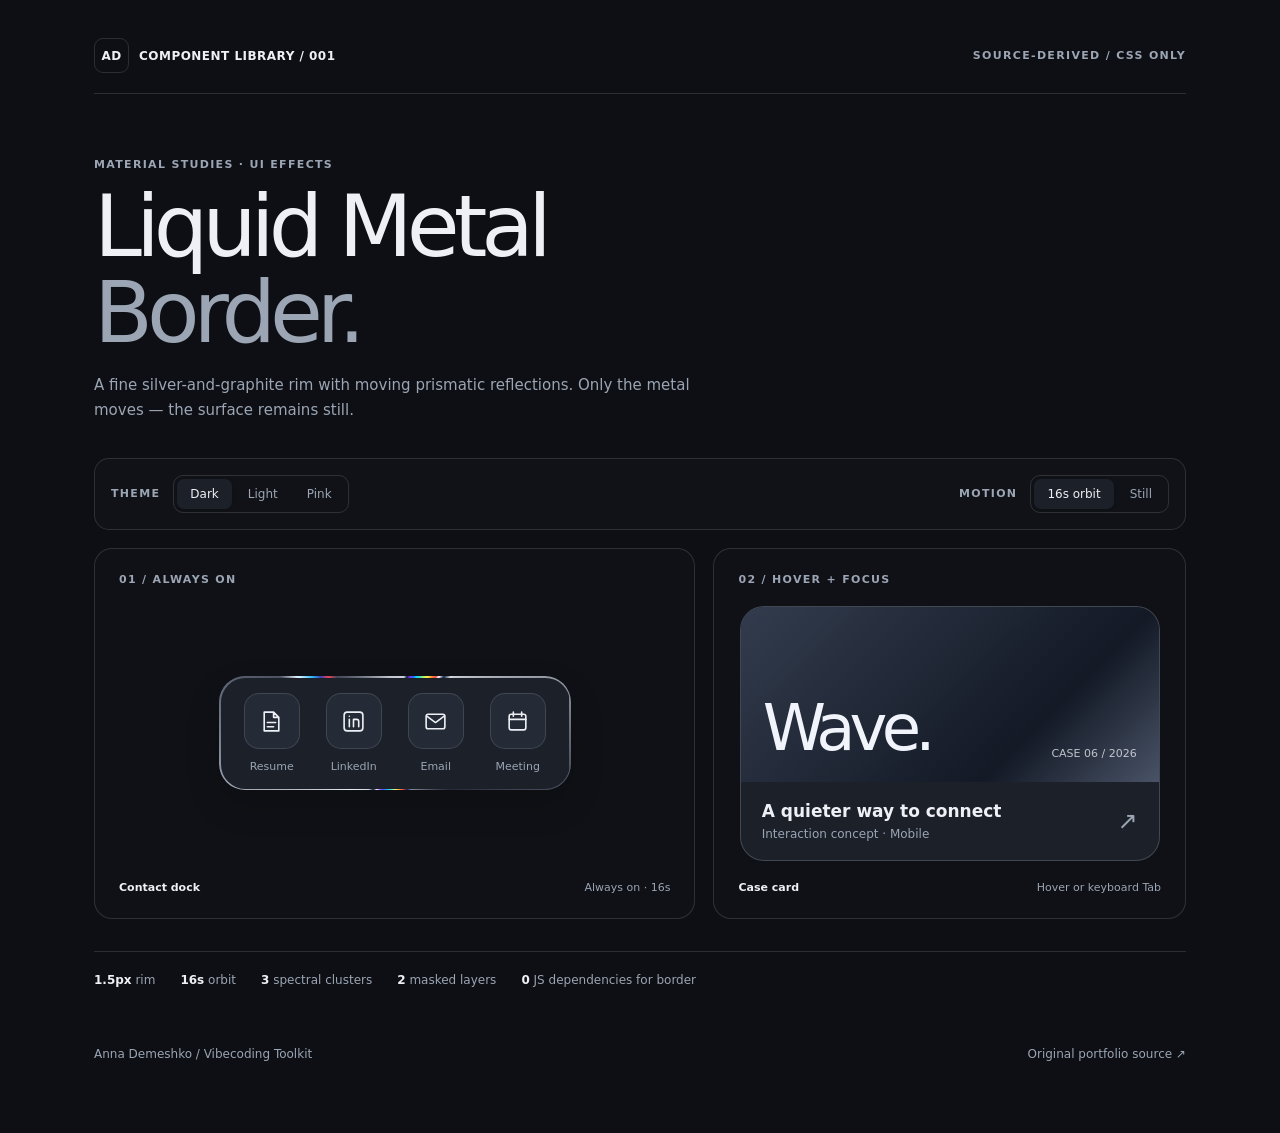
==== skills/liquid-metal-border/demo/index.html @ 8f44acac "docs: add interactive Liquid Metal Border demo with dark light pink and motion controls" ====
<!doctype html>
<html lang="en">
<head>
<meta charset="utf-8">
<meta name="viewport" content="width=device-width,initial-scale=1">
<title>Liquid Metal Border — live UI demo</title>
<link rel="stylesheet" href="../src/liquid-metal-border.css">
<style>
:root{font-family:Inter,ui-sans-serif,system-ui,-apple-system,sans-serif;font-synthesis:none}
*{box-sizing:border-box}body{--bg:#0d0f14;--fg:#eef0f5;--muted:#9ba5b3;--card:#1b2029;--tile:#242b36;--line:rgba(255,255,255,.13);margin:0;min-height:100vh;background:var(--bg);color:var(--fg);transition:background .2s,color .2s}
body[data-theme=light]{--bg:#eceff3;--fg:#141a24;--muted:#657184;--card:#fafbfc;--tile:#edf0f4;--line:rgba(0,0,0,.14)}
body[data-theme=pink]{--bg:#e94a98;--fg:#1a1521;--muted:#6c3355;--card:#ffbce0;--tile:#f5a8d0;--line:rgba(0,0,0,.19)}
a{color:inherit;text-decoration:none}button{font:inherit;color:inherit;cursor:pointer}
main{max-width:1180px;margin:0 auto;padding:38px 44px 72px}
header{display:flex;align-items:center;justify-content:space-between;border-bottom:1px solid var(--line);padding-bottom:20px}
.logo{font-size:12px;font-weight:600;letter-spacing:.04em}.logo span{display:inline-grid;place-items:center;width:35px;height:35px;border-radius:9px;border:1px solid var(--line);margin-right:10px}
.small{font-size:11px;letter-spacing:.12em;color:var(--muted);text-transform:uppercase;font-weight:600}
.hero{padding:64px 0 35px}h1{font-size:clamp(48px,7vw,86px);font-weight:480;letter-spacing:-.07em;line-height:1;margin:12px 0 18px}h1 em{font-style:normal;color:var(--muted)}
.lead{color:var(--muted);line-height:1.65;font-size:15px;max-width:650px;margin:0}
.controls{display:flex;justify-content:space-between;align-items:center;gap:15px;flex-wrap:wrap;border:1px solid var(--line);border-radius:15px;padding:16px;background:rgba(127,127,127,.035)}
.control{display:flex;align-items:center;gap:13px}.switch{display:flex;gap:3px;border-radius:10px;border:1px solid var(--line);padding:3px}
.switch button{background:transparent;border:0;color:var(--muted);font-size:12px;border-radius:7px;padding:8px 13px}
.switch button[aria-pressed=true]{background:var(--card);color:var(--fg);box-shadow:0 1px 3px rgba(0,0,0,.14)}
button:focus-visible,a:focus-visible{outline:2px solid currentColor;outline-offset:3px}
.grid{display:grid;grid-template-columns:1.12fr .88fr;gap:18px;margin-top:18px}
.panel{border-radius:18px;border:1px solid var(--line);padding:24px;min-height:369px;display:flex;flex-direction:column;justify-content:space-between;background:rgba(127,127,127,.026)}
.center{display:grid;place-items:center;flex:1;padding:20px 0}
.dock{display:flex;align-items:center;gap:10px;padding:16px;background:var(--card);box-shadow:0 15px 35px rgba(0,0,0,.15);max-width:100%}
.dock-item{display:grid;justify-items:center;gap:11px;width:72px;color:var(--muted);font-size:11px}
.dock-icon{height:56px;width:56px;border:1px solid var(--line);border-radius:15px;display:grid;place-items:center;color:var(--fg);background:var(--tile)}
.dock-icon svg{width:25px;height:25px;stroke:currentColor;fill:none;stroke-width:1.55;stroke-linejoin:round;stroke-linecap:round}
.case{display:block;min-height:250px;width:100%;max-width:420px;overflow:hidden;background:var(--card)}
.art{height:175px;padding:22px;background:linear-gradient(135deg,#333c4e,#131925 70%,#495367);display:flex;align-items:flex-end;justify-content:space-between;color:#f1f4fa}
.art strong{font-size:64px;font-weight:480;letter-spacing:-.09em;line-height:1}.art small{font-size:11px;opacity:.75}
.case-foot{display:flex;align-items:center;justify-content:space-between;padding:19px 21px}
.case-foot strong{font-size:17px;font-weight:600}.case-foot p{color:var(--muted);font-size:12px;margin:6px 0 0}
.case-foot .arrow{font-size:24px;color:var(--muted)}
.caption{display:flex;justify-content:space-between;gap:10px;font-size:11px;color:var(--muted)}
.caption strong{font-weight:550;color:var(--fg)}
.specs{display:flex;gap:25px;flex-wrap:wrap;border-top:1px solid var(--line);padding-top:21px;margin-top:32px;color:var(--muted);font-size:12px}.specs b{color:var(--fg);font-weight:600}
footer{display:flex;justify-content:space-between;margin-top:60px;color:var(--muted);font-size:12px}
body[data-frozen=true] .liquid-metal-border{animation:none!important}
@media(max-width:820px){main{padding:28px 22px}.grid{grid-template-columns:1fr}.panel{min-height:295px}.hero{padding-top:46px}}
@media(max-width:460px){main{padding:22px 15px}.hero{padding-top:39px}.controls{align-items:stretch}.control{width:100%;justify-content:space-between}.dock{gap:3px;padding:13px 8px}.dock-item{width:65px}.dock-icon{width:50px;height:50px}.panel{padding:17px}.specs{gap:13px}footer{gap:12px;flex-wrap:wrap}}
@media(prefers-reduced-motion:reduce){body{transition:none}}
</style>
</head>
<body data-theme="dark" data-frozen="false">
<main>
<header><div class="logo"><span>AD</span>COMPONENT LIBRARY / 001</div><div class="small">Source-derived / CSS only</div></header>
<section class="hero"><div class="small">Material studies · UI effects</div><h1>Liquid Metal<br><em>Border.</em></h1><p class="lead">A fine silver-and-graphite rim with moving prismatic reflections. Only the metal moves — the surface remains still.</p></section>
<section class="controls" aria-label="Preview controls">
<div class="control"><span class="small">Theme</span><div class="switch" role="group" aria-label="Theme">
<button data-theme="dark" aria-pressed="true">Dark</button><button data-theme="light" aria-pressed="false">Light</button><button data-theme="pink" aria-pressed="false">Pink</button>
</div></div>
<div class="control"><span class="small">Motion</span><div class="switch" role="group" aria-label="Animation"><button data-motion="play" aria-pressed="true">16s orbit</button><button data-motion="still" aria-pressed="false">Still</button></div></div>
</section>
<div class="grid">
<section class="panel"><div class="small">01 / Always on</div><div class="center">
<div class="liquid-metal-border dock" style="--lmb-radius:26px" aria-label="Contact dock example">
<div class="dock-item"><span class="dock-icon"><svg viewBox="0 0 24 24"><path d="M5 3h9l5 5v13H5z M14 3v5h5 M8 13h8 M8 17h6"/></svg></span>Resume</div>
<div class="dock-item"><span class="dock-icon"><svg viewBox="0 0 24 24"><rect x="3" y="3" width="18" height="18" rx="3"/><path d="M8 10v7M8 7h.01M12 17v-7h3a2 2 0 0 1 2 2v5"/></svg></span>LinkedIn</div>
<div class="dock-item"><span class="dock-icon"><svg viewBox="0 0 24 24"><rect x="3" y="5" width="18" height="14" rx="2"/><path d="m4 7 8 6 8-6"/></svg></span>Email</div>
<div class="dock-item"><span class="dock-icon"><svg viewBox="0 0 24 24"><rect x="4" y="5" width="16" height="15" rx="2"/><path d="M8 3v4M16 3v4M4 10h16"/></svg></span>Meeting</div>
</div></div><div class="caption"><strong>Contact dock</strong><span>Always on · 16s</span></div></section>
<section class="panel"><div class="small">02 / Hover + focus</div><div class="center">
<a href="https://annademeshko.com/" class="liquid-metal-border liquid-metal-border--hover case" style="--lmb-radius:24px" aria-label="Case card demo — opens portfolio">
<div class="art"><strong>Wave.</strong><small>CASE 06 / 2026</small></div>
<div class="case-foot"><div><strong>A quieter way to connect</strong><p>Interaction concept · Mobile</p></div><span class="arrow">↗</span></div>
</a></div><div class="caption"><strong>Case card</strong><span>Hover or keyboard Tab</span></div></section>
</div>
<div class="specs"><span><b>1.5px</b> rim</span><span><b>16s</b> orbit</span><span><b>3</b> spectral clusters</span><span><b>2</b> masked layers</span><span><b>0</b> JS dependencies for border</span></div>
<footer><span>Anna Demeshko / Vibecoding Toolkit</span><a href="https://github.com/annademeshko/annademeshko.github.io">Original portfolio source ↗</a></footer>
</main>
<script>
for(const b of document.querySelectorAll('[data-theme]'))b.addEventListener('click',()=>{
  document.body.dataset.theme=b.dataset.theme;
  for(const other of document.querySelectorAll('button[data-theme]'))other.setAttribute('aria-pressed',String(other===b));
});
for(const b of document.querySelectorAll('[data-motion]'))b.addEventListener('click',()=>{
  document.body.dataset.frozen=String(b.dataset.motion==='still');
  for(const other of document.querySelectorAll('[data-motion]'))other.setAttribute('aria-pressed',String(other===b));
});
</script>
</body>
</html>
---- skills/liquid-metal-border/src/liquid-metal-border.css ----
/* Liquid Metal Border — source-derived from annademeshko.github.io.
   The original border is in en-theme-parity.css / en-bilingual-parity.css.
   Material colors and 16s orbit match the portfolio. Scoped for reuse. */
@property --lmb-angle {
  syntax: "<angle>";
  initial-value: 0deg;
  inherits: true;
}
@keyframes lmb-orbit { to { --lmb-angle: 360deg; } }
.liquid-metal-border {
  --lmb-thickness: 1.5px;
  --lmb-radius: 26px;
  --lmb-duration: 16s;
  --lmb-angle: 0deg;
  --lmb-spectrum:
    transparent 0deg 9deg,
            rgba(14, 25, 65, 0) 9deg,
            #121d4c 12deg,
            #7838fa 15deg,
            #2864ff 18deg,
            #08d9ff 21deg,
            #44e0b5 24deg,
            #b7ed63 27deg,
            #fff24e 30deg,
            #ff9827 33deg,
            #ff424e 36deg,
            #ffffff 38deg,
            #152448 41deg,
            rgba(14, 25, 65, 0) 45deg,
            transparent 45deg 164deg,
            rgba(14, 25, 65, 0) 164deg,
            #152552 168deg,
            #f0444d 172deg,
            #ffb22e 176deg,
            #fdf37e 180deg,
            #50e5cf 184deg,
            #10bdff 188deg,
            #4655ff 192deg,
            #b761f9 195deg,
            #f4f8ff 198deg,
            #142452 201deg,
            rgba(14, 25, 65, 0) 205deg,
            transparent 205deg 296deg,
            rgba(14, 25, 65, 0) 296deg,
            #e9f7ff 300deg,
            #2cb8ff 304deg,
            #3343b8 307deg,
            #f04454 310deg,
            rgba(14, 25, 65, 0) 314deg,
            transparent 314deg 360deg;
  position: relative;
  isolation: isolate;
  border-radius: var(--lmb-radius);
  border: 1px solid rgba(142,151,161,.34);
}
@media (prefers-reduced-motion: no-preference) {
  .liquid-metal-border:not(.liquid-metal-border--hover):not(.liquid-metal-border--still),
  .liquid-metal-border--hover:is(:hover, :focus-visible, :focus-within) {
    animation: lmb-orbit var(--lmb-duration) linear infinite;
  }
}
@supports (mask-composite: exclude) or (-webkit-mask-composite: xor) {
  .liquid-metal-border::before,
  .liquid-metal-border::after {
    content: "";
    position: absolute;
    z-index: 2;
    inset: -1px;
    padding: var(--lmb-thickness);
    box-sizing: border-box;
    border-radius: inherit;
    pointer-events: none;
    -webkit-mask: linear-gradient(#fff 0 0) content-box, linear-gradient(#fff 0 0);
    mask: linear-gradient(#fff 0 0) content-box, linear-gradient(#fff 0 0);
    -webkit-mask-composite: xor;
    mask-composite: exclude;
  }
  .liquid-metal-border::before {
    background: conic-gradient(from 45deg, #d8dae1 0deg,
            #525866 55deg,
            #222739 90deg,
            #9fa5b1 125deg,
            #f5f7fc 173deg,
            #848b9b 220deg,
            #373c4c 265deg,
            #ccd0da 310deg,
            #eef1f5 360deg);
    opacity: .94;
  }
  .liquid-metal-border::after {
    background: conic-gradient(from var(--lmb-angle), var(--lmb-spectrum));
    opacity: 1;
    filter: drop-shadow(0 0 1.4px rgba(59,124,222,.20));
  }
  .liquid-metal-border--hover::before,
  .liquid-metal-border--hover::after {
    opacity: 0;
    transition: opacity 180ms ease;
  }
  .liquid-metal-border--hover:is(:hover,:focus-visible,:focus-within)::before { opacity: .94; }
  .liquid-metal-border--hover:is(:hover,:focus-visible,:focus-within)::after { opacity: 1; }
}
@media (prefers-reduced-motion: reduce) {
  .liquid-metal-border { animation: none !important; }
  .liquid-metal-border::before,
  .liquid-metal-border::after { transition: none !important; }
}
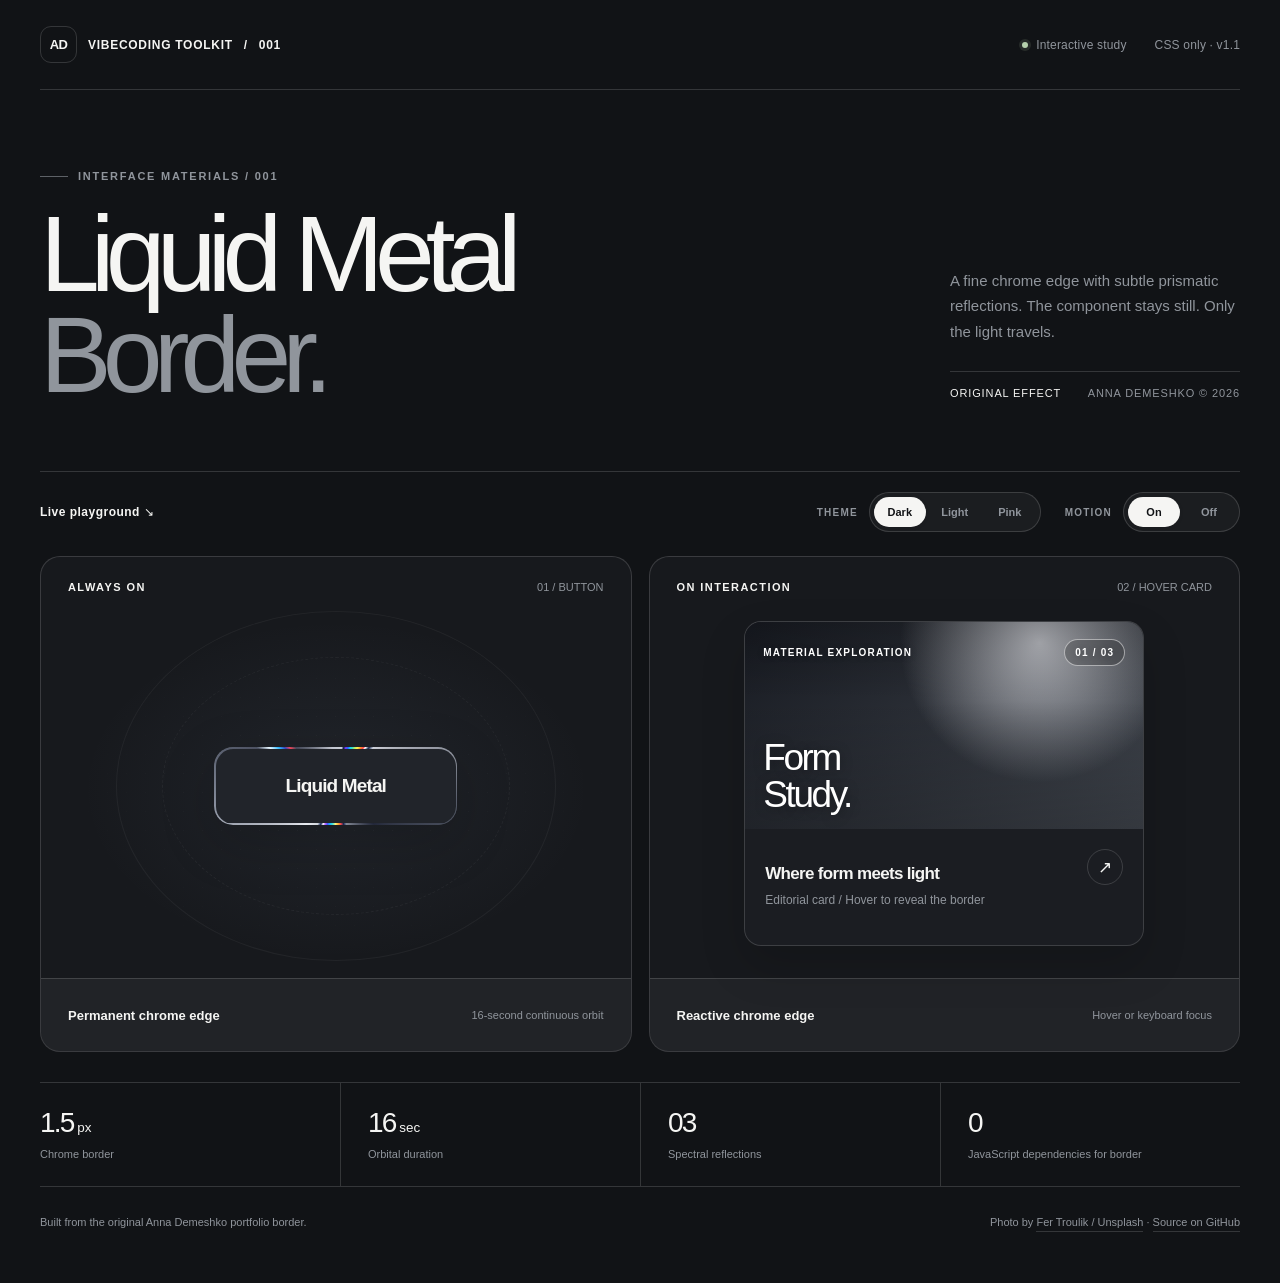
==== commit 422c0084: "style(liquid-metal-border): redesign demo with Unsplash architecture and three themes" ====
--- a/skills/liquid-metal-border/demo/index.html
+++ b/skills/liquid-metal-border/demo/index.html
@@ -2,85 +2,152 @@
 <html lang="en">
 <head>
 <meta charset="utf-8">
-<meta name="viewport" content="width=device-width,initial-scale=1">
-<title>Liquid Metal Border — live UI demo</title>
+<meta name="viewport" content="width=device-width, initial-scale=1">
+<meta name="color-scheme" content="dark light">
+<meta name="theme-color" content="#111316">
+<title>Liquid Metal Border — Interaction Study</title>
+<meta name="description" content="An interactive study of Anna Demeshko’s silver-and-graphite Liquid Metal Border, shown on a button and an editorial card in three themes.">
 <link rel="stylesheet" href="../src/liquid-metal-border.css">
 <style>
-:root{font-family:Inter,ui-sans-serif,system-ui,-apple-system,sans-serif;font-synthesis:none}
-*{box-sizing:border-box}body{--bg:#0d0f14;--fg:#eef0f5;--muted:#9ba5b3;--card:#1b2029;--tile:#242b36;--line:rgba(255,255,255,.13);margin:0;min-height:100vh;background:var(--bg);color:var(--fg);transition:background .2s,color .2s}
-body[data-theme=light]{--bg:#eceff3;--fg:#141a24;--muted:#657184;--card:#fafbfc;--tile:#edf0f4;--line:rgba(0,0,0,.14)}
-body[data-theme=pink]{--bg:#e94a98;--fg:#1a1521;--muted:#6c3355;--card:#ffbce0;--tile:#f5a8d0;--line:rgba(0,0,0,.19)}
-a{color:inherit;text-decoration:none}button{font:inherit;color:inherit;cursor:pointer}
-main{max-width:1180px;margin:0 auto;padding:38px 44px 72px}
-header{display:flex;align-items:center;justify-content:space-between;border-bottom:1px solid var(--line);padding-bottom:20px}
-.logo{font-size:12px;font-weight:600;letter-spacing:.04em}.logo span{display:inline-grid;place-items:center;width:35px;height:35px;border-radius:9px;border:1px solid var(--line);margin-right:10px}
-.small{font-size:11px;letter-spacing:.12em;color:var(--muted);text-transform:uppercase;font-weight:600}
-.hero{padding:64px 0 35px}h1{font-size:clamp(48px,7vw,86px);font-weight:480;letter-spacing:-.07em;line-height:1;margin:12px 0 18px}h1 em{font-style:normal;color:var(--muted)}
-.lead{color:var(--muted);line-height:1.65;font-size:15px;max-width:650px;margin:0}
-.controls{display:flex;justify-content:space-between;align-items:center;gap:15px;flex-wrap:wrap;border:1px solid var(--line);border-radius:15px;padding:16px;background:rgba(127,127,127,.035)}
-.control{display:flex;align-items:center;gap:13px}.switch{display:flex;gap:3px;border-radius:10px;border:1px solid var(--line);padding:3px}
-.switch button{background:transparent;border:0;color:var(--muted);font-size:12px;border-radius:7px;padding:8px 13px}
-.switch button[aria-pressed=true]{background:var(--card);color:var(--fg);box-shadow:0 1px 3px rgba(0,0,0,.14)}
-button:focus-visible,a:focus-visible{outline:2px solid currentColor;outline-offset:3px}
-.grid{display:grid;grid-template-columns:1.12fr .88fr;gap:18px;margin-top:18px}
-.panel{border-radius:18px;border:1px solid var(--line);padding:24px;min-height:369px;display:flex;flex-direction:column;justify-content:space-between;background:rgba(127,127,127,.026)}
-.center{display:grid;place-items:center;flex:1;padding:20px 0}
-.dock{display:flex;align-items:center;gap:10px;padding:16px;background:var(--card);box-shadow:0 15px 35px rgba(0,0,0,.15);max-width:100%}
-.dock-item{display:grid;justify-items:center;gap:11px;width:72px;color:var(--muted);font-size:11px}
-.dock-icon{height:56px;width:56px;border:1px solid var(--line);border-radius:15px;display:grid;place-items:center;color:var(--fg);background:var(--tile)}
-.dock-icon svg{width:25px;height:25px;stroke:currentColor;fill:none;stroke-width:1.55;stroke-linejoin:round;stroke-linecap:round}
-.case{display:block;min-height:250px;width:100%;max-width:420px;overflow:hidden;background:var(--card)}
-.art{height:175px;padding:22px;background:linear-gradient(135deg,#333c4e,#131925 70%,#495367);display:flex;align-items:flex-end;justify-content:space-between;color:#f1f4fa}
-.art strong{font-size:64px;font-weight:480;letter-spacing:-.09em;line-height:1}.art small{font-size:11px;opacity:.75}
-.case-foot{display:flex;align-items:center;justify-content:space-between;padding:19px 21px}
-.case-foot strong{font-size:17px;font-weight:600}.case-foot p{color:var(--muted);font-size:12px;margin:6px 0 0}
-.case-foot .arrow{font-size:24px;color:var(--muted)}
-.caption{display:flex;justify-content:space-between;gap:10px;font-size:11px;color:var(--muted)}
-.caption strong{font-weight:550;color:var(--fg)}
-.specs{display:flex;gap:25px;flex-wrap:wrap;border-top:1px solid var(--line);padding-top:21px;margin-top:32px;color:var(--muted);font-size:12px}.specs b{color:var(--fg);font-weight:600}
-footer{display:flex;justify-content:space-between;margin-top:60px;color:var(--muted);font-size:12px}
-body[data-frozen=true] .liquid-metal-border{animation:none!important}
-@media(max-width:820px){main{padding:28px 22px}.grid{grid-template-columns:1fr}.panel{min-height:295px}.hero{padding-top:46px}}
-@media(max-width:460px){main{padding:22px 15px}.hero{padding-top:39px}.controls{align-items:stretch}.control{width:100%;justify-content:space-between}.dock{gap:3px;padding:13px 8px}.dock-item{width:65px}.dock-icon{width:50px;height:50px}.panel{padding:17px}.specs{gap:13px}footer{gap:12px;flex-wrap:wrap}}
-@media(prefers-reduced-motion:reduce){body{transition:none}}
+  :root { font-family: Inter, -apple-system, BlinkMacSystemFont, "Segoe UI", sans-serif; font-synthesis: none; }
+  *, *::before, *::after { box-sizing: border-box; }
+  html { scroll-behavior: smooth; }
+  body { --bg:#111316; --fg:#f5f5f3; --muted:#90959c; --panel:#1b1d22; --panel2:#22252a; --stroke:rgba(255,255,255,.15); --stage:#17191d; --stage-glow:rgba(159,180,215,.08); --soft:rgba(255,255,255,.045); --chip:rgba(255,255,255,.075); --button:#21242a; --black:#0e1013; margin:0; min-height:100vh; background:var(--bg); color:var(--fg); transition:background-color .3s,color .3s; }
+  body[data-theme="light"] { --bg:#f0f0ed; --fg:#22252a; --muted:#737981; --panel:#fff; --panel2:#f5f5f3; --stroke:rgba(22,28,35,.15); --stage:#e6e7e5; --stage-glow:rgba(255,255,255,.65); --soft:rgba(33,42,50,.04); --chip:rgba(20,28,37,.055); --button:#f9f9f8; --black:#161a20; }
+  body[data-theme="pink"] { --bg:#e73d8c; --fg:#231019; --muted:#65314a; --panel:#f8cae0; --panel2:#f5bad6; --stroke:rgba(55,17,40,.22); --stage:#df3280; --stage-glow:rgba(255,220,240,.23); --soft:rgba(255,255,255,.15); --chip:rgba(255,255,255,.22); --button:#f5b8d5; --black:#2c1123; }
+  button, a { -webkit-tap-highlight-color: transparent; }
+  button { font:inherit; cursor:pointer; }
+  a { color:inherit; }
+  button:focus-visible, a:focus-visible { outline:2px solid var(--fg); outline-offset:4px; }
+  .container { width:min(100% - 80px, 1320px); margin-inline:auto; }
+  .topbar { display:flex; justify-content:space-between; align-items:center; gap:20px; min-height:90px; border-bottom:1px solid var(--stroke); }
+  .brand { display:inline-flex; align-items:center; gap:11px; text-transform:uppercase; font-size:12px; font-weight:650; letter-spacing:.06em; text-decoration:none; }
+  .brand-mark { display:grid;place-items:center;width:37px;height:37px;border:1px solid var(--stroke);border-radius:11px;font-size:13px;letter-spacing:-.05em; }
+  .top-meta { display:flex; gap:28px; align-items:center; color:var(--muted); font-size:12px; letter-spacing:.015em; }
+  .status { display:inline-flex;align-items:center;gap:8px; }
+  .status::before { content:"";width:6px;height:6px;border-radius:50%;background:#b6d2ad;box-shadow:0 0 0 3px rgba(182,210,173,.13); }
+  .hero { display:grid;grid-template-columns:minmax(0,1.28fr) minmax(250px,.72fr);align-items:end;gap:28px;padding:80px 0 65px; }
+  .eyebrow { display:flex;align-items:center;gap:10px;color:var(--muted);text-transform:uppercase;letter-spacing:.16em;font-size:11px;font-weight:650; }
+  .eyebrow .rule { height:1px;width:28px;background:currentColor;opacity:.6; }
+  h1 { font-weight:500; font-size:clamp(65px,8.4vw,124px); letter-spacing:-.083em; line-height:.94; margin:22px 0 0; }
+  h1 .quiet { color:var(--muted); }
+  .hero-aside { padding-bottom:7px; margin-left:auto; max-width:290px; }
+  .hero-aside p { font-size:15px;line-height:1.7;color:var(--muted);margin:0 0 27px; }
+  .hero-aside .readout { font-size:11px;display:flex;justify-content:space-between;gap:16px;padding-top:15px;border-top:1px solid var(--stroke);letter-spacing:.08em;text-transform:uppercase; }
+  .readout span:last-child { color:var(--muted); }
+  .workbench { border-top:1px solid var(--stroke); }
+  .workbench-header { display:flex;align-items:center;justify-content:space-between;gap:24px;padding:20px 0 24px; }
+  .section-label { font-size:12px;font-weight:650;letter-spacing:.04em; }
+  .switches { display:flex;align-items:center;gap:24px;flex-wrap:wrap; }
+  .switch-group { display:flex;align-items:center;gap:11px; }
+  .switch-title { text-transform:uppercase;color:var(--muted);font-size:10px;letter-spacing:.12em;font-weight:700; }
+  .segment { display:flex;gap:3px;padding:4px;border:1px solid var(--stroke);border-radius:999px;background:var(--soft); }
+  .segment button { min-height:30px;min-width:52px;padding:7px 12px;border:0;border-radius:999px;color:var(--muted);background:transparent;font-size:11px;font-weight:600;line-height:1; }
+  .segment button[aria-pressed="true"] { background:var(--fg);color:var(--bg);box-shadow:0 1px 4px rgba(0,0,0,.08); }
+  .demo-grid { display:grid;grid-template-columns:1fr 1fr;gap:17px; }
+  .study { min-width:0;position:relative;min-height:490px;display:flex;flex-direction:column;border:1px solid var(--stroke);border-radius:20px;overflow:hidden;background:var(--stage); }
+  .study-head { display:flex;justify-content:space-between;align-items:center;gap:12px;padding:24px 27px 0;position:relative;z-index:1; }
+  .study-heading { font-size:11px;font-weight:700;letter-spacing:.13em;text-transform:uppercase; }
+  .study-index { color:var(--muted);font-size:11px;font-variant-numeric:tabular-nums; }
+  .study-stage { position:relative;display:grid;place-items:center;min-height:352px;flex:1;padding:28px; }
+  .button-stage { background:radial-gradient(ellipse at 50% 51%,var(--stage-glow) 0,transparent 61%); }
+  .button-stage::before { content:""; position:absolute;inset:0;pointer-events:none;background-image:radial-gradient(var(--stroke) .6px, transparent .7px);background-size:19px 19px;opacity:.3;mask-image:radial-gradient(ellipse at center,black,transparent 72%); }
+  .orbit-guide { width:440px;max-width:100%;aspect-ratio:1;max-height:350px;position:absolute;inset:50% auto auto 50%;transform:translate(-50%,-50%);border-radius:50%;border:1px solid var(--stroke);opacity:.33;pointer-events:none; }
+  .orbit-guide::after { content:"";position:absolute;inset:45px;border-radius:50%;border:1px dashed var(--stroke); }
+  .demo-button { --lmb-radius:19px;position:relative;z-index:1;min-width:243px;min-height:78px;display:grid;place-items:center;padding:22px 34px;border-radius:19px;background:var(--button);color:var(--fg);font-size:19px;font-weight:560;letter-spacing:-.045em;box-shadow:0 16px 55px rgba(0,0,0,.17),inset 0 1px 0 rgba(255,255,255,.04); }
+  body[data-theme="light"] .demo-button { box-shadow:0 18px 48px rgba(34,42,51,.11),inset 0 1px 0 rgba(255,255,255,.85); }
+  body[data-theme="pink"] .demo-button { box-shadow:0 18px 48px rgba(95,18,57,.19),inset 0 1px 0 rgba(255,255,255,.35); }
+  .study-foot { display:flex;justify-content:space-between;gap:14px;align-items:center;min-height:73px;padding:0 27px;border-top:1px solid var(--stroke);background:var(--soft); }
+  .foot-primary { font-size:13px;font-weight:550; }
+  .foot-secondary { font-size:11px;color:var(--muted);text-align:right; }
+  .card-stage { padding:28px 38px 32px; }
+  .photo-card { --lmb-radius:17px; display:flex; flex-direction:column;width:min(100%,400px);min-height:324px;border-radius:17px;overflow:hidden;background:var(--panel);text-decoration:none;box-shadow:0 20px 45px rgba(0,0,0,.15);transition:box-shadow .3s ease; }
+  .photo-card.liquid-metal-border--hover { border-color:var(--stroke); }
+  .photo-card:is(:hover,:focus-visible) { box-shadow:0 30px 55px rgba(0,0,0,.21); }
+  .photo { position:relative;height:207px;overflow:hidden;background:radial-gradient(circle at 74% 10%,#b7b9bf,transparent 40%),linear-gradient(142deg,#171a21,#41464e); }
+  .photo img { display:block;width:100%;height:100%;object-fit:cover;object-position:58% 45%;filter:grayscale(100%) contrast(1.08); }
+  .photo-shade { position:absolute;inset:0;pointer-events:none;background:linear-gradient(180deg,rgba(0,0,0,.18),transparent 38%,rgba(0,0,0,.2)); }
+  .photo-top { position:absolute;top:17px;left:18px;right:18px;display:flex;justify-content:space-between;align-items:center;gap:16px;color:#fff;font-size:10px;font-weight:650;letter-spacing:.12em;text-transform:uppercase;text-shadow:0 1px 6px rgba(0,0,0,.25); }
+  .photo-top span:last-child { border:1px solid rgba(255,255,255,.5);border-radius:999px;padding:7px 10px;background:rgba(20,20,20,.24);backdrop-filter:blur(6px); }
+  .photo-bottom { position:absolute;bottom:15px;left:18px;color:white;font-size:37px;letter-spacing:-.065em;line-height:1.02;font-weight:520;text-shadow:0 2px 12px rgba(0,0,0,.35); }
+  .card-desc { display:flex;align-items:center;justify-content:space-between;gap:20px;min-height:116px;padding:20px 20px 21px; }
+  .card-desc h3 { margin:0 0 7px;font-size:17px;letter-spacing:-.04em;font-weight:600; }
+  .card-desc p { margin:0;color:var(--muted);font-size:12px;line-height:1.6; }
+  .card-arrow { align-self:start;flex:none;width:36px;height:36px;border:1px solid var(--stroke);border-radius:50%;display:grid;place-items:center;font-size:17px; }
+  .technical { display:grid;grid-template-columns:repeat(4,1fr);margin:30px 0 0;border-top:1px solid var(--stroke);border-bottom:1px solid var(--stroke); }
+  .tech-item { padding:25px 12px 26px 0; }
+  .tech-item + .tech-item { border-left:1px solid var(--stroke);padding-left:27px; }
+  .tech-value { display:block;font-size:28px;font-weight:540;letter-spacing:-.065em;line-height:1.1; }
+  .tech-label { display:block;font-size:11px;color:var(--muted);margin-top:9px; }
+  .footer { display:flex;justify-content:space-between;gap:20px;align-items:center;padding:29px 0 55px;color:var(--muted);font-size:11px; }
+  .footer a { text-decoration:none;border-bottom:1px solid var(--stroke);padding-bottom:3px; }
+  body[data-freeze="true"] .liquid-metal-border { animation:none!important; }
+  body[data-freeze="true"] .photo img,body[data-freeze="true"] .photo-card { transition:none!important; }
+  @media(max-width:1000px) { .container { width:min(100% - 44px,1320px); } .hero {padding:65px 0 54px;} .demo-grid { grid-template-columns:1fr 1fr; } .study{min-height:468px;} .card-stage {padding:25px 18px;} }
+  @media(max-width:740px) { .topbar{min-height:76px;} .top-meta span:last-child{display:none;} .hero{grid-template-columns:1fr;padding:57px 0 40px;gap:28px;} .hero-aside{max-width:400px;margin:0;} .hero-aside p{margin-bottom:18px;} h1{font-size:clamp(59px,11.2vw,84px);} .workbench-header{align-items:flex-start;flex-direction:column;} .demo-grid{grid-template-columns:1fr;} .study{min-height:435px;} .study-stage{min-height:320px;} .photo{height:215px;} .technical{grid-template-columns:repeat(2,1fr);} .tech-item:nth-child(3){border-left:none;padding-left:0;border-top:1px solid var(--stroke);} .tech-item:nth-child(4){border-top:1px solid var(--stroke);} }
+  @media(max-width:430px) { .container{width:calc(100% - 30px);} .brand{font-size:10px;}.brand-mark{width:31px;height:31px;}.hero{padding-top:46px;}h1{font-size:58px;}.switches{gap:13px;}.switch-group{gap:7px;}.segment button{padding:7px 9px;min-width:42px;}.study-head{padding:20px 18px 0;}.study-stage{padding:18px;}.study-foot{padding:0 18px;min-height:72px;}.card-stage{padding:18px;}.photo{height:196px;}.technical{margin-top:20px;}.tech-item+.tech-item{padding-left:15px;}.footer{align-items:flex-start;flex-direction:column;gap:8px;} }
+  @media(prefers-reduced-motion:reduce){html{scroll-behavior:auto;}body,.photo-card,.photo img{transition:none!important;}}
 </style>
 </head>
-<body data-theme="dark" data-frozen="false">
-<main>
-<header><div class="logo"><span>AD</span>COMPONENT LIBRARY / 001</div><div class="small">Source-derived / CSS only</div></header>
-<section class="hero"><div class="small">Material studies · UI effects</div><h1>Liquid Metal<br><em>Border.</em></h1><p class="lead">A fine silver-and-graphite rim with moving prismatic reflections. Only the metal moves — the surface remains still.</p></section>
-<section class="controls" aria-label="Preview controls">
-<div class="control"><span class="small">Theme</span><div class="switch" role="group" aria-label="Theme">
-<button data-theme="dark" aria-pressed="true">Dark</button><button data-theme="light" aria-pressed="false">Light</button><button data-theme="pink" aria-pressed="false">Pink</button>
-</div></div>
-<div class="control"><span class="small">Motion</span><div class="switch" role="group" aria-label="Animation"><button data-motion="play" aria-pressed="true">16s orbit</button><button data-motion="still" aria-pressed="false">Still</button></div></div>
-</section>
-<div class="grid">
-<section class="panel"><div class="small">01 / Always on</div><div class="center">
-<div class="liquid-metal-border dock" style="--lmb-radius:26px" aria-label="Contact dock example">
-<div class="dock-item"><span class="dock-icon"><svg viewBox="0 0 24 24"><path d="M5 3h9l5 5v13H5z M14 3v5h5 M8 13h8 M8 17h6"/></svg></span>Resume</div>
-<div class="dock-item"><span class="dock-icon"><svg viewBox="0 0 24 24"><rect x="3" y="3" width="18" height="18" rx="3"/><path d="M8 10v7M8 7h.01M12 17v-7h3a2 2 0 0 1 2 2v5"/></svg></span>LinkedIn</div>
-<div class="dock-item"><span class="dock-icon"><svg viewBox="0 0 24 24"><rect x="3" y="5" width="18" height="14" rx="2"/><path d="m4 7 8 6 8-6"/></svg></span>Email</div>
-<div class="dock-item"><span class="dock-icon"><svg viewBox="0 0 24 24"><rect x="4" y="5" width="16" height="15" rx="2"/><path d="M8 3v4M16 3v4M4 10h16"/></svg></span>Meeting</div>
-</div></div><div class="caption"><strong>Contact dock</strong><span>Always on · 16s</span></div></section>
-<section class="panel"><div class="small">02 / Hover + focus</div><div class="center">
-<a href="https://annademeshko.com/" class="liquid-metal-border liquid-metal-border--hover case" style="--lmb-radius:24px" aria-label="Case card demo — opens portfolio">
-<div class="art"><strong>Wave.</strong><small>CASE 06 / 2026</small></div>
-<div class="case-foot"><div><strong>A quieter way to connect</strong><p>Interaction concept · Mobile</p></div><span class="arrow">↗</span></div>
-</a></div><div class="caption"><strong>Case card</strong><span>Hover or keyboard Tab</span></div></section>
+<body data-theme="dark" data-freeze="false">
+<div class="container">
+  <header class="topbar">
+    <a class="brand" href="https://github.com/annademeshko/vibecoding-toolkit" target="_blank" rel="noopener noreferrer"><span class="brand-mark" aria-hidden="true">AD</span>Vibecoding Toolkit <span aria-hidden="true">/</span> 001</a>
+    <div class="top-meta"><span class="status">Interactive study</span><span>CSS only · v1.1</span></div>
+  </header>
+  <main>
+    <section class="hero" aria-labelledby="page-title">
+      <div><div class="eyebrow"><span class="rule" aria-hidden="true"></span> Interface materials / 001</div><h1 id="page-title">Liquid Metal<br><span class="quiet">Border.</span></h1></div>
+      <div class="hero-aside"><p>A fine chrome edge with subtle prismatic reflections. The component stays still. Only the light travels.</p><div class="readout"><span>Original effect</span><span>Anna Demeshko © 2026</span></div></div>
+    </section>
+    <section class="workbench" aria-label="Interactive effect examples">
+      <div class="workbench-header"><div class="section-label">Live playground <span aria-hidden="true">↘</span></div>
+        <div class="switches">
+          <div class="switch-group"><span class="switch-title">Theme</span><div class="segment" role="group" aria-label="Page theme"><button data-theme-button="dark" type="button" aria-pressed="true">Dark</button><button data-theme-button="light" type="button" aria-pressed="false">Light</button><button data-theme-button="pink" type="button" aria-pressed="false">Pink</button></div></div>
+          <div class="switch-group"><span class="switch-title">Motion</span><div class="segment" role="group" aria-label="Effect motion"><button data-motion="play" type="button" aria-pressed="true">On</button><button data-motion="pause" type="button" aria-pressed="false">Off</button></div></div>
+        </div>
+      </div>
+      <div class="demo-grid">
+        <article class="study">
+          <div class="study-head"><div class="study-heading">Always on</div><span class="study-index">01 / BUTTON</span></div>
+          <div class="study-stage button-stage"><div class="orbit-guide" aria-hidden="true"></div><button type="button" class="liquid-metal-border demo-button">Liquid Metal</button></div>
+          <div class="study-foot"><span class="foot-primary">Permanent chrome edge</span><span class="foot-secondary">16-second continuous orbit</span></div>
+        </article>
+        <article class="study">
+          <div class="study-head"><div class="study-heading">On interaction</div><span class="study-index">02 / HOVER CARD</span></div>
+          <div class="study-stage card-stage">
+            <a class="liquid-metal-border liquid-metal-border--hover photo-card" href="https://unsplash.com/photos/modern-white-building-with-curved-walls-and-windows-PS1pwUMfCN0" target="_blank" rel="noopener noreferrer" aria-label="Explore Form Study photography by Unsplash; hover or focus to reveal the chrome border">
+              <div class="photo"><img src="https://images.unsplash.com/photo-1727496842835-5a33ba0fd4b4?auto=format&amp;fit=crop&amp;w=1100&amp;q=82" alt="Sculptural white curved architecture against a black sky" loading="eager" referrerpolicy="no-referrer" onerror="this.style.display='none'"><span class="photo-shade" aria-hidden="true"></span><div class="photo-top"><span>Material exploration</span><span>01 / 03</span></div><div class="photo-bottom">Form<br>Study.</div></div>
+              <div class="card-desc"><div><h3>Where form meets light</h3><p>Editorial card / Hover to reveal the border</p></div><span class="card-arrow" aria-hidden="true">↗</span></div>
+            </a>
+          </div>
+          <div class="study-foot"><span class="foot-primary">Reactive chrome edge</span><span class="foot-secondary">Hover or keyboard focus</span></div>
+        </article>
+      </div>
+    </section>
+    <section class="technical" aria-label="Effect properties">
+      <div class="tech-item"><span class="tech-value">1.5<span style="font-size:.48em;letter-spacing:0"> px</span></span><span class="tech-label">Chrome border</span></div>
+      <div class="tech-item"><span class="tech-value">16<span style="font-size:.48em;letter-spacing:0"> sec</span></span><span class="tech-label">Orbital duration</span></div>
+      <div class="tech-item"><span class="tech-value">03</span><span class="tech-label">Spectral reflections</span></div>
+      <div class="tech-item"><span class="tech-value">0</span><span class="tech-label">JavaScript dependencies for border</span></div>
+    </section>
+  </main>
+  <footer class="footer"><span>Built from the original Anna Demeshko portfolio border.</span><span>Photo by <a href="https://unsplash.com/photos/modern-white-building-with-curved-walls-and-windows-PS1pwUMfCN0" target="_blank" rel="noopener noreferrer">Fer Troulik / Unsplash</a> · <a href="https://github.com/annademeshko/vibecoding-toolkit/tree/main/skills/liquid-metal-border" target="_blank" rel="noopener noreferrer">Source on GitHub</a></span></footer>
 </div>
-<div class="specs"><span><b>1.5px</b> rim</span><span><b>16s</b> orbit</span><span><b>3</b> spectral clusters</span><span><b>2</b> masked layers</span><span><b>0</b> JS dependencies for border</span></div>
-<footer><span>Anna Demeshko / Vibecoding Toolkit</span><a href="https://github.com/annademeshko/annademeshko.github.io">Original portfolio source ↗</a></footer>
-</main>
 <script>
-for(const b of document.querySelectorAll('[data-theme]'))b.addEventListener('click',()=>{
-  document.body.dataset.theme=b.dataset.theme;
-  for(const other of document.querySelectorAll('button[data-theme]'))other.setAttribute('aria-pressed',String(other===b));
-});
-for(const b of document.querySelectorAll('[data-motion]'))b.addEventListener('click',()=>{
-  document.body.dataset.frozen=String(b.dataset.motion==='still');
-  for(const other of document.querySelectorAll('[data-motion]'))other.setAttribute('aria-pressed',String(other===b));
-});
+  for (const button of document.querySelectorAll('[data-theme-button]')) {
+    button.addEventListener('click', () => {
+      document.body.dataset.theme = button.dataset.themeButton;
+      document.querySelector('meta[name="theme-color"]').content = button.dataset.themeButton === 'dark' ? '#111316' : button.dataset.themeButton === 'pink' ? '#e73d8c' : '#f0f0ed';
+      for (const el of document.querySelectorAll('[data-theme-button]')) el.setAttribute('aria-pressed', String(el === button));
+    });
+  }
+  for (const button of document.querySelectorAll('[data-motion]')) {
+    button.addEventListener('click', () => {
+      document.body.dataset.freeze = String(button.dataset.motion === 'pause');
+      for (const el of document.querySelectorAll('[data-motion]')) el.setAttribute('aria-pressed', String(el === button));
+    });
+  }
 </script>
 </body>
-</html>+</html>
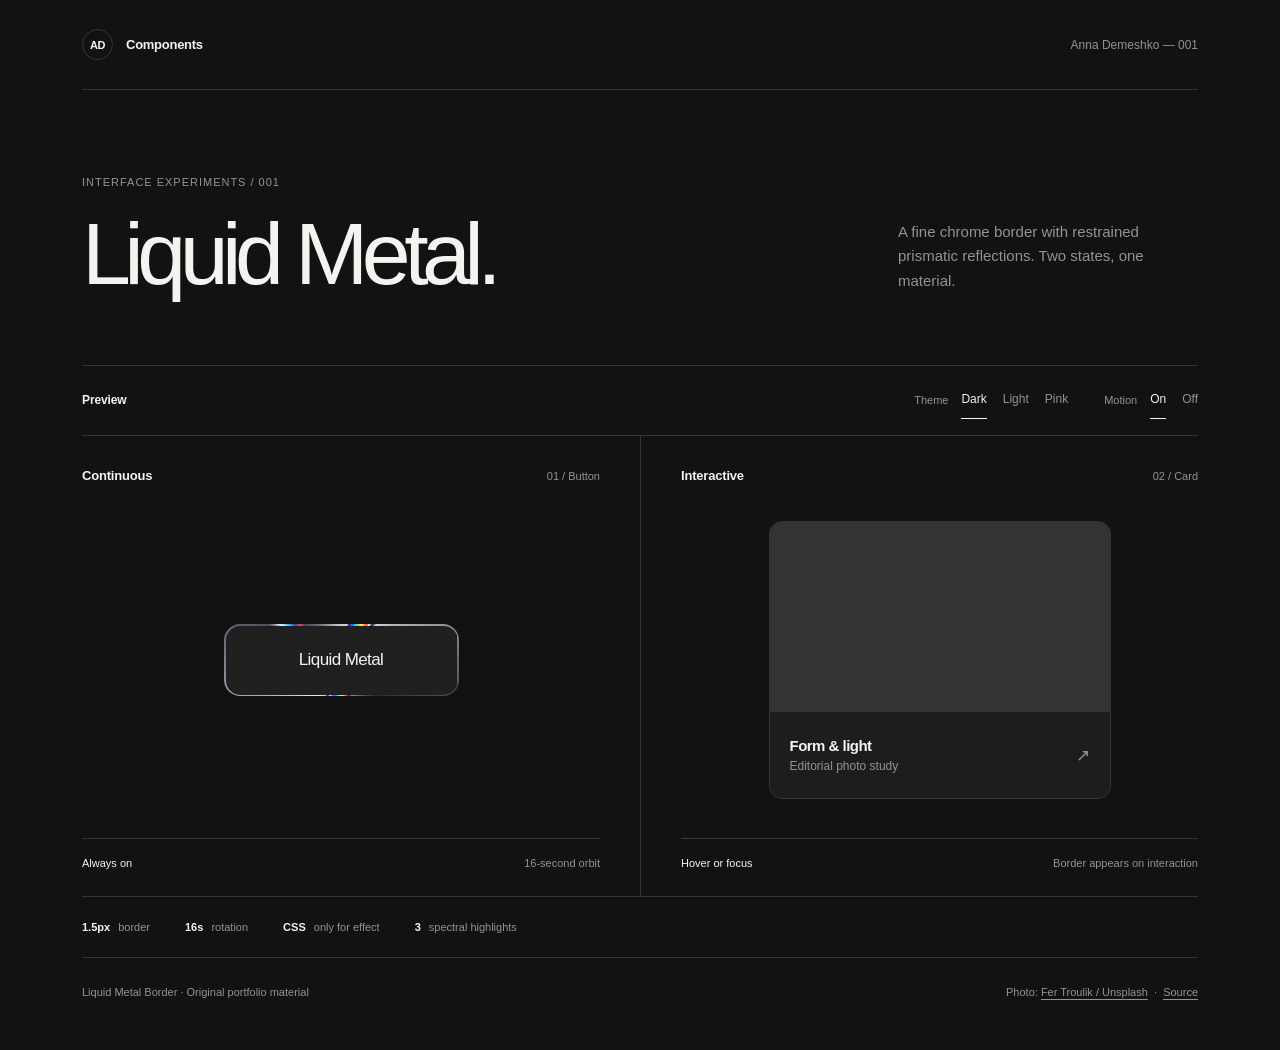
==== commit 57982f02: "design(demo): simplify liquid metal showcase into restrained editorial UI" ====
--- a/skills/liquid-metal-border/demo/index.html
+++ b/skills/liquid-metal-border/demo/index.html
@@ -1,153 +1,129 @@
 <!doctype html>
 <html lang="en">
 <head>
-<meta charset="utf-8">
-<meta name="viewport" content="width=device-width, initial-scale=1">
-<meta name="color-scheme" content="dark light">
-<meta name="theme-color" content="#111316">
-<title>Liquid Metal Border — Interaction Study</title>
-<meta name="description" content="An interactive study of Anna Demeshko’s silver-and-graphite Liquid Metal Border, shown on a button and an editorial card in three themes.">
-<link rel="stylesheet" href="../src/liquid-metal-border.css">
-<style>
-  :root { font-family: Inter, -apple-system, BlinkMacSystemFont, "Segoe UI", sans-serif; font-synthesis: none; }
-  *, *::before, *::after { box-sizing: border-box; }
-  html { scroll-behavior: smooth; }
-  body { --bg:#111316; --fg:#f5f5f3; --muted:#90959c; --panel:#1b1d22; --panel2:#22252a; --stroke:rgba(255,255,255,.15); --stage:#17191d; --stage-glow:rgba(159,180,215,.08); --soft:rgba(255,255,255,.045); --chip:rgba(255,255,255,.075); --button:#21242a; --black:#0e1013; margin:0; min-height:100vh; background:var(--bg); color:var(--fg); transition:background-color .3s,color .3s; }
-  body[data-theme="light"] { --bg:#f0f0ed; --fg:#22252a; --muted:#737981; --panel:#fff; --panel2:#f5f5f3; --stroke:rgba(22,28,35,.15); --stage:#e6e7e5; --stage-glow:rgba(255,255,255,.65); --soft:rgba(33,42,50,.04); --chip:rgba(20,28,37,.055); --button:#f9f9f8; --black:#161a20; }
-  body[data-theme="pink"] { --bg:#e73d8c; --fg:#231019; --muted:#65314a; --panel:#f8cae0; --panel2:#f5bad6; --stroke:rgba(55,17,40,.22); --stage:#df3280; --stage-glow:rgba(255,220,240,.23); --soft:rgba(255,255,255,.15); --chip:rgba(255,255,255,.22); --button:#f5b8d5; --black:#2c1123; }
-  button, a { -webkit-tap-highlight-color: transparent; }
-  button { font:inherit; cursor:pointer; }
-  a { color:inherit; }
-  button:focus-visible, a:focus-visible { outline:2px solid var(--fg); outline-offset:4px; }
-  .container { width:min(100% - 80px, 1320px); margin-inline:auto; }
-  .topbar { display:flex; justify-content:space-between; align-items:center; gap:20px; min-height:90px; border-bottom:1px solid var(--stroke); }
-  .brand { display:inline-flex; align-items:center; gap:11px; text-transform:uppercase; font-size:12px; font-weight:650; letter-spacing:.06em; text-decoration:none; }
-  .brand-mark { display:grid;place-items:center;width:37px;height:37px;border:1px solid var(--stroke);border-radius:11px;font-size:13px;letter-spacing:-.05em; }
-  .top-meta { display:flex; gap:28px; align-items:center; color:var(--muted); font-size:12px; letter-spacing:.015em; }
-  .status { display:inline-flex;align-items:center;gap:8px; }
-  .status::before { content:"";width:6px;height:6px;border-radius:50%;background:#b6d2ad;box-shadow:0 0 0 3px rgba(182,210,173,.13); }
-  .hero { display:grid;grid-template-columns:minmax(0,1.28fr) minmax(250px,.72fr);align-items:end;gap:28px;padding:80px 0 65px; }
-  .eyebrow { display:flex;align-items:center;gap:10px;color:var(--muted);text-transform:uppercase;letter-spacing:.16em;font-size:11px;font-weight:650; }
-  .eyebrow .rule { height:1px;width:28px;background:currentColor;opacity:.6; }
-  h1 { font-weight:500; font-size:clamp(65px,8.4vw,124px); letter-spacing:-.083em; line-height:.94; margin:22px 0 0; }
-  h1 .quiet { color:var(--muted); }
-  .hero-aside { padding-bottom:7px; margin-left:auto; max-width:290px; }
-  .hero-aside p { font-size:15px;line-height:1.7;color:var(--muted);margin:0 0 27px; }
-  .hero-aside .readout { font-size:11px;display:flex;justify-content:space-between;gap:16px;padding-top:15px;border-top:1px solid var(--stroke);letter-spacing:.08em;text-transform:uppercase; }
-  .readout span:last-child { color:var(--muted); }
-  .workbench { border-top:1px solid var(--stroke); }
-  .workbench-header { display:flex;align-items:center;justify-content:space-between;gap:24px;padding:20px 0 24px; }
-  .section-label { font-size:12px;font-weight:650;letter-spacing:.04em; }
-  .switches { display:flex;align-items:center;gap:24px;flex-wrap:wrap; }
-  .switch-group { display:flex;align-items:center;gap:11px; }
-  .switch-title { text-transform:uppercase;color:var(--muted);font-size:10px;letter-spacing:.12em;font-weight:700; }
-  .segment { display:flex;gap:3px;padding:4px;border:1px solid var(--stroke);border-radius:999px;background:var(--soft); }
-  .segment button { min-height:30px;min-width:52px;padding:7px 12px;border:0;border-radius:999px;color:var(--muted);background:transparent;font-size:11px;font-weight:600;line-height:1; }
-  .segment button[aria-pressed="true"] { background:var(--fg);color:var(--bg);box-shadow:0 1px 4px rgba(0,0,0,.08); }
-  .demo-grid { display:grid;grid-template-columns:1fr 1fr;gap:17px; }
-  .study { min-width:0;position:relative;min-height:490px;display:flex;flex-direction:column;border:1px solid var(--stroke);border-radius:20px;overflow:hidden;background:var(--stage); }
-  .study-head { display:flex;justify-content:space-between;align-items:center;gap:12px;padding:24px 27px 0;position:relative;z-index:1; }
-  .study-heading { font-size:11px;font-weight:700;letter-spacing:.13em;text-transform:uppercase; }
-  .study-index { color:var(--muted);font-size:11px;font-variant-numeric:tabular-nums; }
-  .study-stage { position:relative;display:grid;place-items:center;min-height:352px;flex:1;padding:28px; }
-  .button-stage { background:radial-gradient(ellipse at 50% 51%,var(--stage-glow) 0,transparent 61%); }
-  .button-stage::before { content:""; position:absolute;inset:0;pointer-events:none;background-image:radial-gradient(var(--stroke) .6px, transparent .7px);background-size:19px 19px;opacity:.3;mask-image:radial-gradient(ellipse at center,black,transparent 72%); }
-  .orbit-guide { width:440px;max-width:100%;aspect-ratio:1;max-height:350px;position:absolute;inset:50% auto auto 50%;transform:translate(-50%,-50%);border-radius:50%;border:1px solid var(--stroke);opacity:.33;pointer-events:none; }
-  .orbit-guide::after { content:"";position:absolute;inset:45px;border-radius:50%;border:1px dashed var(--stroke); }
-  .demo-button { --lmb-radius:19px;position:relative;z-index:1;min-width:243px;min-height:78px;display:grid;place-items:center;padding:22px 34px;border-radius:19px;background:var(--button);color:var(--fg);font-size:19px;font-weight:560;letter-spacing:-.045em;box-shadow:0 16px 55px rgba(0,0,0,.17),inset 0 1px 0 rgba(255,255,255,.04); }
-  body[data-theme="light"] .demo-button { box-shadow:0 18px 48px rgba(34,42,51,.11),inset 0 1px 0 rgba(255,255,255,.85); }
-  body[data-theme="pink"] .demo-button { box-shadow:0 18px 48px rgba(95,18,57,.19),inset 0 1px 0 rgba(255,255,255,.35); }
-  .study-foot { display:flex;justify-content:space-between;gap:14px;align-items:center;min-height:73px;padding:0 27px;border-top:1px solid var(--stroke);background:var(--soft); }
-  .foot-primary { font-size:13px;font-weight:550; }
-  .foot-secondary { font-size:11px;color:var(--muted);text-align:right; }
-  .card-stage { padding:28px 38px 32px; }
-  .photo-card { --lmb-radius:17px; display:flex; flex-direction:column;width:min(100%,400px);min-height:324px;border-radius:17px;overflow:hidden;background:var(--panel);text-decoration:none;box-shadow:0 20px 45px rgba(0,0,0,.15);transition:box-shadow .3s ease; }
-  .photo-card.liquid-metal-border--hover { border-color:var(--stroke); }
-  .photo-card:is(:hover,:focus-visible) { box-shadow:0 30px 55px rgba(0,0,0,.21); }
-  .photo { position:relative;height:207px;overflow:hidden;background:radial-gradient(circle at 74% 10%,#b7b9bf,transparent 40%),linear-gradient(142deg,#171a21,#41464e); }
-  .photo img { display:block;width:100%;height:100%;object-fit:cover;object-position:58% 45%;filter:grayscale(100%) contrast(1.08); }
-  .photo-shade { position:absolute;inset:0;pointer-events:none;background:linear-gradient(180deg,rgba(0,0,0,.18),transparent 38%,rgba(0,0,0,.2)); }
-  .photo-top { position:absolute;top:17px;left:18px;right:18px;display:flex;justify-content:space-between;align-items:center;gap:16px;color:#fff;font-size:10px;font-weight:650;letter-spacing:.12em;text-transform:uppercase;text-shadow:0 1px 6px rgba(0,0,0,.25); }
-  .photo-top span:last-child { border:1px solid rgba(255,255,255,.5);border-radius:999px;padding:7px 10px;background:rgba(20,20,20,.24);backdrop-filter:blur(6px); }
-  .photo-bottom { position:absolute;bottom:15px;left:18px;color:white;font-size:37px;letter-spacing:-.065em;line-height:1.02;font-weight:520;text-shadow:0 2px 12px rgba(0,0,0,.35); }
-  .card-desc { display:flex;align-items:center;justify-content:space-between;gap:20px;min-height:116px;padding:20px 20px 21px; }
-  .card-desc h3 { margin:0 0 7px;font-size:17px;letter-spacing:-.04em;font-weight:600; }
-  .card-desc p { margin:0;color:var(--muted);font-size:12px;line-height:1.6; }
-  .card-arrow { align-self:start;flex:none;width:36px;height:36px;border:1px solid var(--stroke);border-radius:50%;display:grid;place-items:center;font-size:17px; }
-  .technical { display:grid;grid-template-columns:repeat(4,1fr);margin:30px 0 0;border-top:1px solid var(--stroke);border-bottom:1px solid var(--stroke); }
-  .tech-item { padding:25px 12px 26px 0; }
-  .tech-item + .tech-item { border-left:1px solid var(--stroke);padding-left:27px; }
-  .tech-value { display:block;font-size:28px;font-weight:540;letter-spacing:-.065em;line-height:1.1; }
-  .tech-label { display:block;font-size:11px;color:var(--muted);margin-top:9px; }
-  .footer { display:flex;justify-content:space-between;gap:20px;align-items:center;padding:29px 0 55px;color:var(--muted);font-size:11px; }
-  .footer a { text-decoration:none;border-bottom:1px solid var(--stroke);padding-bottom:3px; }
-  body[data-freeze="true"] .liquid-metal-border { animation:none!important; }
-  body[data-freeze="true"] .photo img,body[data-freeze="true"] .photo-card { transition:none!important; }
-  @media(max-width:1000px) { .container { width:min(100% - 44px,1320px); } .hero {padding:65px 0 54px;} .demo-grid { grid-template-columns:1fr 1fr; } .study{min-height:468px;} .card-stage {padding:25px 18px;} }
-  @media(max-width:740px) { .topbar{min-height:76px;} .top-meta span:last-child{display:none;} .hero{grid-template-columns:1fr;padding:57px 0 40px;gap:28px;} .hero-aside{max-width:400px;margin:0;} .hero-aside p{margin-bottom:18px;} h1{font-size:clamp(59px,11.2vw,84px);} .workbench-header{align-items:flex-start;flex-direction:column;} .demo-grid{grid-template-columns:1fr;} .study{min-height:435px;} .study-stage{min-height:320px;} .photo{height:215px;} .technical{grid-template-columns:repeat(2,1fr);} .tech-item:nth-child(3){border-left:none;padding-left:0;border-top:1px solid var(--stroke);} .tech-item:nth-child(4){border-top:1px solid var(--stroke);} }
-  @media(max-width:430px) { .container{width:calc(100% - 30px);} .brand{font-size:10px;}.brand-mark{width:31px;height:31px;}.hero{padding-top:46px;}h1{font-size:58px;}.switches{gap:13px;}.switch-group{gap:7px;}.segment button{padding:7px 9px;min-width:42px;}.study-head{padding:20px 18px 0;}.study-stage{padding:18px;}.study-foot{padding:0 18px;min-height:72px;}.card-stage{padding:18px;}.photo{height:196px;}.technical{margin-top:20px;}.tech-item+.tech-item{padding-left:15px;}.footer{align-items:flex-start;flex-direction:column;gap:8px;} }
-  @media(prefers-reduced-motion:reduce){html{scroll-behavior:auto;}body,.photo-card,.photo img{transition:none!important;}}
-</style>
+  <meta charset="utf-8">
+  <meta name="viewport" content="width=device-width, initial-scale=1">
+  <meta name="color-scheme" content="dark light">
+  <meta name="theme-color" content="#121212">
+  <meta name="description" content="A minimal interactive showcase of Anna Demeshko's Liquid Metal Border component, shown in three themes.">
+  <title>Liquid Metal Border — Component Study</title>
+  <link rel="stylesheet" href="../src/liquid-metal-border.css">
+  <style>
+    :root{font-family:Arial,Helvetica,-apple-system,BlinkMacSystemFont,sans-serif;font-synthesis:none}
+    *,*::before,*::after{box-sizing:border-box}
+    html{scroll-behavior:smooth}
+    body{--canvas:#121212;--text:#f3f3f0;--muted:#939392;--rule:#353535;--control:#202020;--surface:#1d1d1d;--hover-bg:#262626;--photo-bg:#333;--focus:#f3f3f0;min-height:100vh;margin:0;background:var(--canvas);color:var(--text);transition:background .2s,color .2s}
+    body[data-theme="light"]{--canvas:#f5f5f2;--text:#1f1f1e;--muted:#73736f;--rule:#d6d6d1;--control:#fff;--surface:#fff;--hover-bg:#eeefeb;--photo-bg:#ccc;--focus:#1f1f1e}
+    body[data-theme="pink"]{--canvas:#f4e5eb;--text:#35252f;--muted:#856e7c;--rule:#dcc8d3;--control:#fbf2f6;--surface:#fdf7fa;--hover-bg:#f1d7e3;--photo-bg:#c99ead;--focus:#35252f}
+    button{font:inherit;color:inherit;cursor:pointer}
+    a{color:inherit}
+    :is(button,a):focus-visible{outline:2px solid var(--focus);outline-offset:5px}
+    .page{width:min(100% - 96px,1116px);margin:auto}
+    .topbar{min-height:90px;display:flex;justify-content:space-between;align-items:center;gap:20px;border-bottom:1px solid var(--rule)}
+    .identity{display:flex;align-items:center;gap:13px;color:var(--text);text-decoration:none;font-weight:600;font-size:13px;letter-spacing:-.02em}
+    .identity-mark{display:grid;place-items:center;width:31px;height:31px;border:1px solid var(--rule);border-radius:50%;font-size:11px;letter-spacing:-.04em}
+    .top-note{color:var(--muted);font-size:12px}
+    .intro{display:grid;grid-template-columns:minmax(0,1fr) 300px;align-items:end;gap:36px;padding:86px 0 66px}
+    .eyebrow{font-size:11px;color:var(--muted);letter-spacing:.09em;text-transform:uppercase}
+    h1{margin:21px 0 0;font-size:clamp(54px,7vw,88px);font-weight:500;letter-spacing:-.075em;line-height:1.02}
+    .intro-copy{margin:0 0 5px;color:var(--muted);font-size:15px;line-height:1.65;max-width:290px}
+    .tools{min-height:71px;border-top:1px solid var(--rule);border-bottom:1px solid var(--rule);display:flex;align-items:center;justify-content:space-between;gap:20px;flex-wrap:wrap}
+    .tools-title{font-size:12px;font-weight:600;letter-spacing:-.01em}
+    .settings{display:flex;align-items:center;gap:36px;flex-wrap:wrap}
+    .settings-group{display:flex;align-items:center;gap:13px}
+    .settings-name{font-size:11px;color:var(--muted)}
+    .options{display:flex;gap:16px;align-items:center}
+    .options button{border:0;background:none;padding:11px 0;font-size:12px;color:var(--muted);border-bottom:1px solid transparent;line-height:1.25}
+    .options button[aria-pressed="true"]{color:var(--text);border-bottom-color:var(--text)}
+    .examples{display:grid;grid-template-columns:1fr 1fr;border-bottom:1px solid var(--rule)}
+    .example{min-width:0;display:flex;flex-direction:column;min-height:460px;padding:32px 40px 27px 0}
+    .example+.example{border-left:1px solid var(--rule);padding:32px 0 27px 40px}
+    .example-heading{display:flex;align-items:baseline;justify-content:space-between;gap:16px}
+    .example-heading h2{font-size:13px;font-weight:600;letter-spacing:-.015em;margin:0}
+    .example-heading span{font-size:11px;color:var(--muted)}
+    .example-stage{flex:1;display:grid;place-items:center;padding:34px 8px;min-height:335px}
+    .metal-button{--lmb-radius:16px;min-width:235px;min-height:72px;padding:0 30px;border-radius:16px;background:var(--control);font-size:17px;font-weight:540;letter-spacing:-.035em;color:var(--text);box-shadow:0 10px 30px rgba(0,0,0,.075)}
+    .metal-button:active{transform:translateY(1px)}
+    .photo-card{--lmb-radius:13px;width:min(100%,342px);background:var(--surface);text-decoration:none;display:block;overflow:hidden;border-radius:13px;transition:background .2s}
+    .photo-card.liquid-metal-border--hover{border-color:var(--rule)}
+    .photo-frame{height:190px;background:var(--photo-bg);overflow:hidden}
+    .photo-frame img{display:block;width:100%;height:100%;object-fit:cover;object-position:50% 46%;filter:grayscale(1) contrast(1.05);transition:transform .45s ease}
+    .photo-card:hover img,.photo-card:focus-visible img{transform:scale(1.035)}
+    .photo-info{min-height:86px;display:flex;align-items:center;justify-content:space-between;gap:15px;padding:19px 20px}
+    .photo-info h3{font-size:15px;font-weight:550;letter-spacing:-.035em;margin:0 0 5px}
+    .photo-info p{font-size:12px;color:var(--muted);margin:0}
+    .photo-arrow{font-size:17px;color:var(--muted);align-self:center}
+    .example-note{border-top:1px solid var(--rule);padding-top:18px;display:flex;justify-content:space-between;gap:16px;font-size:11px;color:var(--muted)}
+    .example-note strong{font-weight:500;color:var(--text)}
+    .spec{display:flex;gap:35px;flex-wrap:wrap;padding:24px 0;border-bottom:1px solid var(--rule);color:var(--muted);font-size:11px}
+    .spec b{font-weight:600;color:var(--text);margin-right:5px}
+    .footer{display:flex;justify-content:space-between;align-items:center;gap:20px;padding:28px 0 52px;color:var(--muted);font-size:11px}
+    .footer a{text-underline-offset:3px;text-decoration-thickness:1px}
+    body[data-freeze="true"] .liquid-metal-border{animation:none!important}
+    body[data-freeze="true"] .photo-frame img{transition:none!important}
+    @media(max-width:900px){.page{width:min(100% - 48px,1116px)}.intro{padding:65px 0 49px}.example{padding-right:22px}.example+.example{padding-left:22px}.settings{gap:18px}}
+    @media(max-width:680px){.page{width:calc(100% - 38px)}.topbar{min-height:74px}.top-note{font-size:10px}.intro{grid-template-columns:1fr;padding:60px 0 45px;gap:22px}.intro-copy{max-width:420px}.tools{padding:16px 0;align-items:flex-start}.settings{width:100%;justify-content:space-between}.examples{grid-template-columns:1fr}.example{min-height:405px;padding:28px 0 24px}.example+.example{border-left:none;border-top:1px solid var(--rule);padding:28px 0 24px}.example-stage{min-height:300px;padding:24px 10px}.photo-frame{height:205px}.spec{gap:14px 25px}.footer{align-items:flex-start;flex-direction:column;gap:9px}}
+    @media(max-width:390px){h1{font-size:51px}.settings-group{gap:9px}.options{gap:10px}.metal-button{min-width:220px}}
+    @media(prefers-reduced-motion:reduce){html{scroll-behavior:auto}body,.photo-card,.photo-frame img{transition:none!important}}
+  </style>
 </head>
 <body data-theme="dark" data-freeze="false">
-<div class="container">
-  <header class="topbar">
-    <a class="brand" href="https://github.com/annademeshko/vibecoding-toolkit" target="_blank" rel="noopener noreferrer"><span class="brand-mark" aria-hidden="true">AD</span>Vibecoding Toolkit <span aria-hidden="true">/</span> 001</a>
-    <div class="top-meta"><span class="status">Interactive study</span><span>CSS only · v1.1</span></div>
-  </header>
-  <main>
-    <section class="hero" aria-labelledby="page-title">
-      <div><div class="eyebrow"><span class="rule" aria-hidden="true"></span> Interface materials / 001</div><h1 id="page-title">Liquid Metal<br><span class="quiet">Border.</span></h1></div>
-      <div class="hero-aside"><p>A fine chrome edge with subtle prismatic reflections. The component stays still. Only the light travels.</p><div class="readout"><span>Original effect</span><span>Anna Demeshko © 2026</span></div></div>
-    </section>
-    <section class="workbench" aria-label="Interactive effect examples">
-      <div class="workbench-header"><div class="section-label">Live playground <span aria-hidden="true">↘</span></div>
-        <div class="switches">
-          <div class="switch-group"><span class="switch-title">Theme</span><div class="segment" role="group" aria-label="Page theme"><button data-theme-button="dark" type="button" aria-pressed="true">Dark</button><button data-theme-button="light" type="button" aria-pressed="false">Light</button><button data-theme-button="pink" type="button" aria-pressed="false">Pink</button></div></div>
-          <div class="switch-group"><span class="switch-title">Motion</span><div class="segment" role="group" aria-label="Effect motion"><button data-motion="play" type="button" aria-pressed="true">On</button><button data-motion="pause" type="button" aria-pressed="false">Off</button></div></div>
+  <div class="page">
+    <header class="topbar">
+      <a class="identity" href="https://github.com/annademeshko/vibecoding-toolkit" target="_blank" rel="noopener noreferrer"><span class="identity-mark" aria-hidden="true">AD</span>Components</a>
+      <span class="top-note">Anna Demeshko — 001</span>
+    </header>
+    <main>
+      <section class="intro" aria-labelledby="page-title">
+        <div><div class="eyebrow">Interface experiments / 001</div><h1 id="page-title">Liquid Metal.</h1></div>
+        <p class="intro-copy">A fine chrome border with restrained prismatic reflections. Two states, one material.</p>
+      </section>
+      <section aria-label="Interactive component examples">
+        <div class="tools">
+          <span class="tools-title">Preview</span>
+          <div class="settings">
+            <div class="settings-group"><span class="settings-name">Theme</span><div class="options" role="group" aria-label="Choose theme"><button type="button" data-theme-button="dark" aria-pressed="true">Dark</button><button type="button" data-theme-button="light" aria-pressed="false">Light</button><button type="button" data-theme-button="pink" aria-pressed="false">Pink</button></div></div>
+            <div class="settings-group"><span class="settings-name">Motion</span><div class="options" role="group" aria-label="Toggle border animation"><button type="button" data-motion="play" aria-pressed="true">On</button><button type="button" data-motion="pause" aria-pressed="false">Off</button></div></div>
+          </div>
         </div>
-      </div>
-      <div class="demo-grid">
-        <article class="study">
-          <div class="study-head"><div class="study-heading">Always on</div><span class="study-index">01 / BUTTON</span></div>
-          <div class="study-stage button-stage"><div class="orbit-guide" aria-hidden="true"></div><button type="button" class="liquid-metal-border demo-button">Liquid Metal</button></div>
-          <div class="study-foot"><span class="foot-primary">Permanent chrome edge</span><span class="foot-secondary">16-second continuous orbit</span></div>
-        </article>
-        <article class="study">
-          <div class="study-head"><div class="study-heading">On interaction</div><span class="study-index">02 / HOVER CARD</span></div>
-          <div class="study-stage card-stage">
-            <a class="liquid-metal-border liquid-metal-border--hover photo-card" href="https://unsplash.com/photos/modern-white-building-with-curved-walls-and-windows-PS1pwUMfCN0" target="_blank" rel="noopener noreferrer" aria-label="Explore Form Study photography by Unsplash; hover or focus to reveal the chrome border">
-              <div class="photo"><img src="https://images.unsplash.com/photo-1727496842835-5a33ba0fd4b4?auto=format&amp;fit=crop&amp;w=1100&amp;q=82" alt="Sculptural white curved architecture against a black sky" loading="eager" referrerpolicy="no-referrer" onerror="this.style.display='none'"><span class="photo-shade" aria-hidden="true"></span><div class="photo-top"><span>Material exploration</span><span>01 / 03</span></div><div class="photo-bottom">Form<br>Study.</div></div>
-              <div class="card-desc"><div><h3>Where form meets light</h3><p>Editorial card / Hover to reveal the border</p></div><span class="card-arrow" aria-hidden="true">↗</span></div>
-            </a>
-          </div>
-          <div class="study-foot"><span class="foot-primary">Reactive chrome edge</span><span class="foot-secondary">Hover or keyboard focus</span></div>
-        </article>
-      </div>
-    </section>
-    <section class="technical" aria-label="Effect properties">
-      <div class="tech-item"><span class="tech-value">1.5<span style="font-size:.48em;letter-spacing:0"> px</span></span><span class="tech-label">Chrome border</span></div>
-      <div class="tech-item"><span class="tech-value">16<span style="font-size:.48em;letter-spacing:0"> sec</span></span><span class="tech-label">Orbital duration</span></div>
-      <div class="tech-item"><span class="tech-value">03</span><span class="tech-label">Spectral reflections</span></div>
-      <div class="tech-item"><span class="tech-value">0</span><span class="tech-label">JavaScript dependencies for border</span></div>
-    </section>
-  </main>
-  <footer class="footer"><span>Built from the original Anna Demeshko portfolio border.</span><span>Photo by <a href="https://unsplash.com/photos/modern-white-building-with-curved-walls-and-windows-PS1pwUMfCN0" target="_blank" rel="noopener noreferrer">Fer Troulik / Unsplash</a> · <a href="https://github.com/annademeshko/vibecoding-toolkit/tree/main/skills/liquid-metal-border" target="_blank" rel="noopener noreferrer">Source on GitHub</a></span></footer>
-</div>
-<script>
-  for (const button of document.querySelectorAll('[data-theme-button]')) {
-    button.addEventListener('click', () => {
-      document.body.dataset.theme = button.dataset.themeButton;
-      document.querySelector('meta[name="theme-color"]').content = button.dataset.themeButton === 'dark' ? '#111316' : button.dataset.themeButton === 'pink' ? '#e73d8c' : '#f0f0ed';
-      for (const el of document.querySelectorAll('[data-theme-button]')) el.setAttribute('aria-pressed', String(el === button));
-    });
-  }
-  for (const button of document.querySelectorAll('[data-motion]')) {
-    button.addEventListener('click', () => {
-      document.body.dataset.freeze = String(button.dataset.motion === 'pause');
-      for (const el of document.querySelectorAll('[data-motion]')) el.setAttribute('aria-pressed', String(el === button));
-    });
-  }
-</script>
+        <div class="examples">
+          <article class="example" aria-labelledby="first-title">
+            <div class="example-heading"><h2 id="first-title">Continuous</h2><span>01 / Button</span></div>
+            <div class="example-stage"><button class="liquid-metal-border metal-button" type="button">Liquid Metal</button></div>
+            <div class="example-note"><strong>Always on</strong><span>16-second orbit</span></div>
+          </article>
+          <article class="example" aria-labelledby="second-title">
+            <div class="example-heading"><h2 id="second-title">Interactive</h2><span>02 / Card</span></div>
+            <div class="example-stage">
+              <a class="liquid-metal-border liquid-metal-border--hover photo-card" href="https://unsplash.com/photos/modern-white-building-with-curved-walls-and-windows-PS1pwUMfCN0" target="_blank" rel="noopener noreferrer" aria-label="Open photograph; hover or focus to reveal the metal border">
+                <div class="photo-frame"><img src="https://images.unsplash.com/photo-1727496842835-5a33ba0fd4b4?auto=format&amp;fit=crop&amp;w=1100&amp;q=82" alt="Sculptural curved white architecture" loading="eager" referrerpolicy="no-referrer" onerror="this.style.display='none'"></div>
+                <div class="photo-info"><div><h3>Form &amp; light</h3><p>Editorial photo study</p></div><span class="photo-arrow" aria-hidden="true">↗</span></div>
+              </a>
+            </div>
+            <div class="example-note"><strong>Hover or focus</strong><span>Border appears on interaction</span></div>
+          </article>
+        </div>
+        <div class="spec" aria-label="Component properties"><span><b>1.5px</b> border</span><span><b>16s</b> rotation</span><span><b>CSS</b> only for effect</span><span><b>3</b> spectral highlights</span></div>
+      </section>
+    </main>
+    <footer class="footer"><span>Liquid Metal Border · Original portfolio material</span><span>Photo: <a href="https://unsplash.com/photos/modern-white-building-with-curved-walls-and-windows-PS1pwUMfCN0" target="_blank" rel="noopener noreferrer">Fer Troulik / Unsplash</a> &nbsp;·&nbsp; <a href="https://github.com/annademeshko/vibecoding-toolkit/tree/main/skills/liquid-metal-border" target="_blank" rel="noopener noreferrer">Source</a></span></footer>
+  </div>
+  <script>
+    const themeColors = {dark:'#121212',light:'#f5f5f2',pink:'#f4e5eb'};
+    for(const button of document.querySelectorAll('[data-theme-button]')){
+      button.addEventListener('click',()=>{
+        const theme=button.dataset.themeButton;
+        document.body.dataset.theme=theme;
+        document.querySelector('meta[name="theme-color"]').content=themeColors[theme];
+        for(const other of document.querySelectorAll('[data-theme-button]'))other.setAttribute('aria-pressed',String(other===button));
+      });
+    }
+    for(const button of document.querySelectorAll('[data-motion]')){
+      button.addEventListener('click',()=>{
+        document.body.dataset.freeze=String(button.dataset.motion==='pause');
+        for(const other of document.querySelectorAll('[data-motion]'))other.setAttribute('aria-pressed',String(other===button));
+      });
+    }
+  </script>
 </body>
-</html>
+</html>
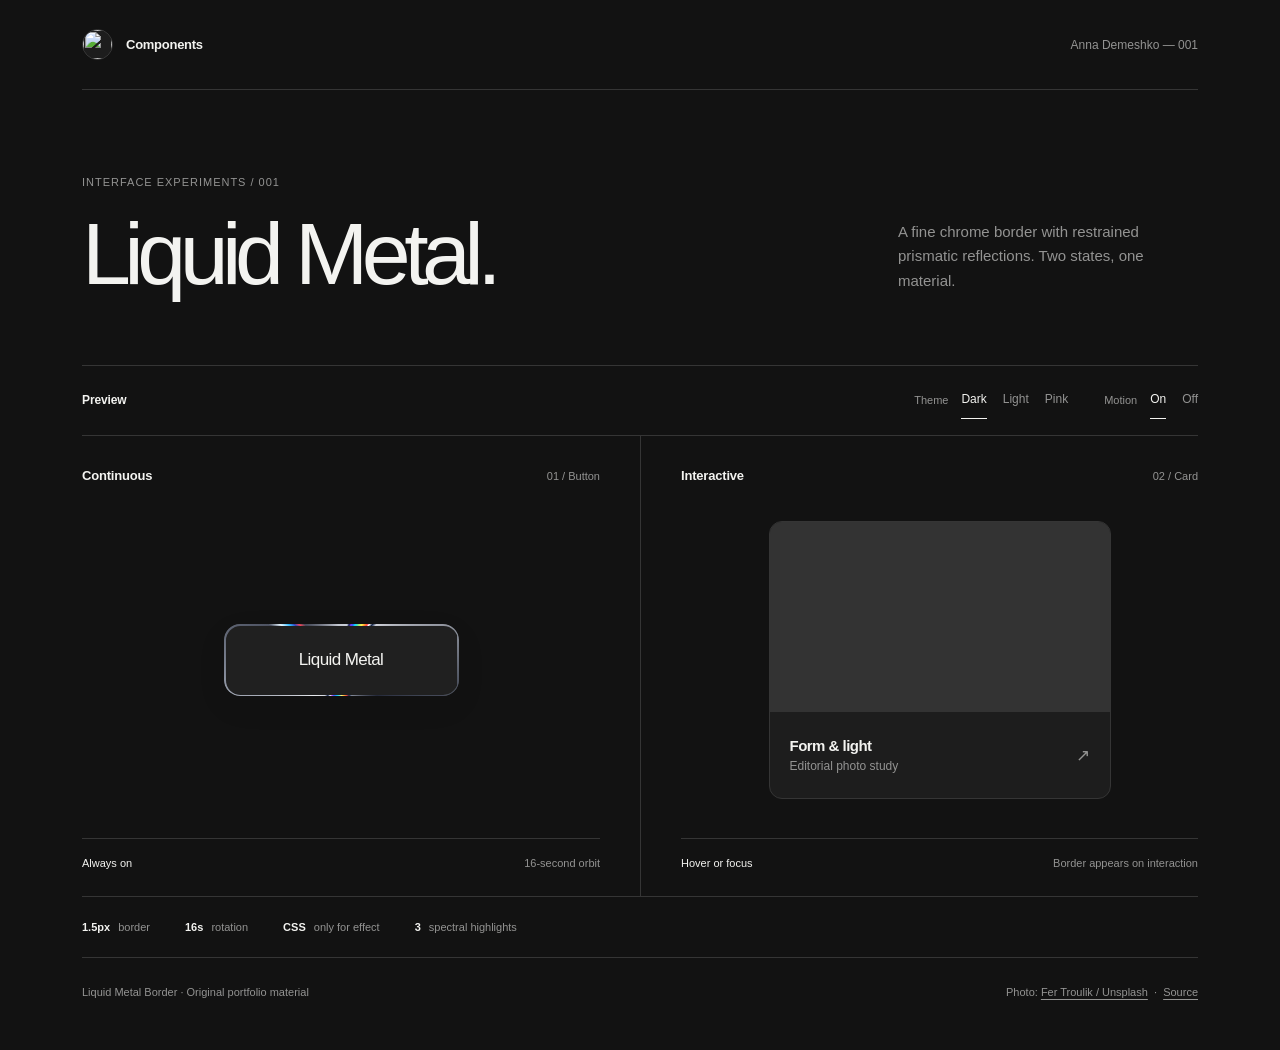
==== commit 3cbe0ffb: "style(liquid-metal): replace AD monogram with Anna portrait avatar" ====
--- a/skills/liquid-metal-border/demo/index.html
+++ b/skills/liquid-metal-border/demo/index.html
@@ -21,7 +21,8 @@
     .page{width:min(100% - 96px,1116px);margin:auto}
     .topbar{min-height:90px;display:flex;justify-content:space-between;align-items:center;gap:20px;border-bottom:1px solid var(--rule)}
     .identity{display:flex;align-items:center;gap:13px;color:var(--text);text-decoration:none;font-weight:600;font-size:13px;letter-spacing:-.02em}
-    .identity-mark{display:grid;place-items:center;width:31px;height:31px;border:1px solid var(--rule);border-radius:50%;font-size:11px;letter-spacing:-.04em}
+    .identity-mark{display:grid;place-items:center;width:31px;height:31px;border:1px solid var(--rule);border-radius:50%;overflow:hidden;flex:none;background:var(--surface)}
+    .identity-mark img{display:block;width:100%;height:100%;object-fit:cover;object-position:center;border-radius:inherit}
     .top-note{color:var(--muted);font-size:12px}
     .intro{display:grid;grid-template-columns:minmax(0,1fr) 300px;align-items:end;gap:36px;padding:86px 0 66px}
     .eyebrow{font-size:11px;color:var(--muted);letter-spacing:.09em;text-transform:uppercase}
@@ -70,7 +71,7 @@
 <body data-theme="dark" data-freeze="false">
   <div class="page">
     <header class="topbar">
-      <a class="identity" href="https://github.com/annademeshko/vibecoding-toolkit" target="_blank" rel="noopener noreferrer"><span class="identity-mark" aria-hidden="true">AD</span>Components</a>
+      <a class="identity" href="https://github.com/annademeshko/vibecoding-toolkit" target="_blank" rel="noopener noreferrer"><span class="identity-mark" aria-hidden="true"><img src="../assets/anna-avatar.jpg" alt="" width="31" height="31" decoding="async"></span>Components</a>
       <span class="top-note">Anna Demeshko — 001</span>
     </header>
     <main>
